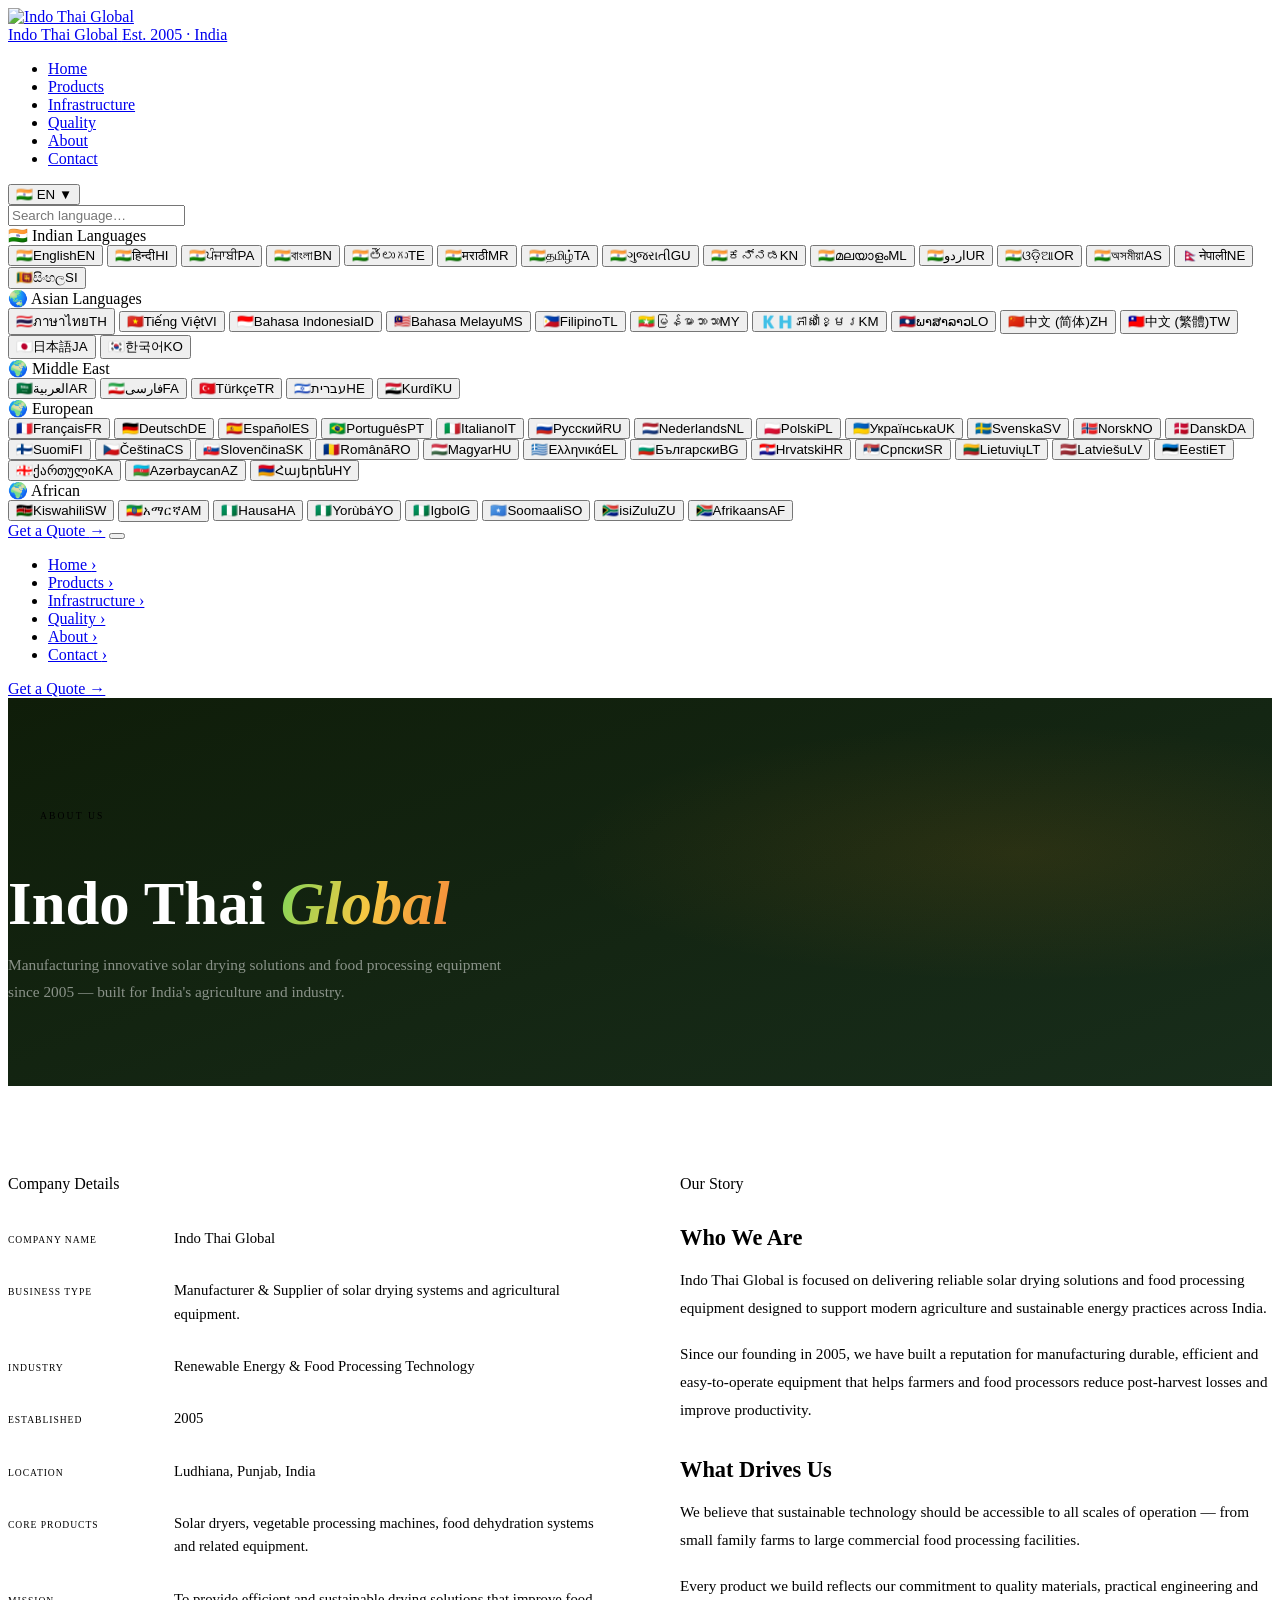
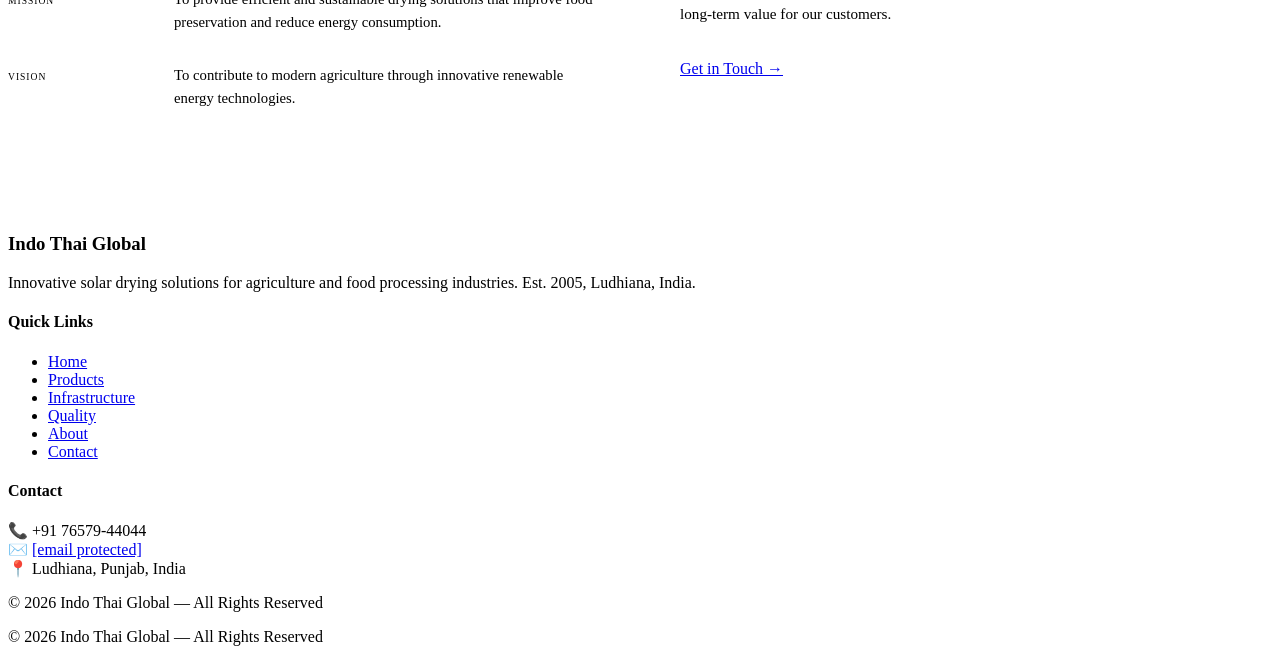
==== about.html @ aed5a340 "Add files via upload" ====
<!DOCTYPE html>
<html lang="en">
<head>
  <meta charset="UTF-8"/>
  <meta name="viewport" content="width=device-width, initial-scale=1.0"/>
  <title>About — Indo Thai Global</title>
  <link rel="icon" href="assets/logo.png" type="image/png"/>
  <link rel="stylesheet" href="css/global.css"/>
  <link rel="stylesheet" href="css/navbar.css"/>
  <style>
    /* ── Page hero ── */
    .page-hero {
      background: linear-gradient(160deg, #0f1d09 0%, #182d1b 100%);
      padding: clamp(5rem, 9vw, 7rem) 0 clamp(3rem, 5vw, 4rem);
      position: relative;
      overflow: hidden;
    }
    .page-hero::after {
      content: '';
      position: absolute;
      top: 0; left: 0; right: 0;
      bottom: 0;
      background: radial-gradient(ellipse 60% 55% at 80% 40%, rgba(200,122,16,0.12) 0%, transparent 60%);
      pointer-events: none;
    }
    .page-hero-inner { position: relative; z-index: 1; }
    .page-hero-label {
      font-family: var(--font-mono);
      font-size: 0.6rem;
      letter-spacing: 0.22em;
      text-transform: uppercase;
      color: var(--amber);
      margin-bottom: 0.8rem;
      display: flex; align-items: center; gap: 10px;
    }
    .page-hero-label::before {
      content: ''; display: block;
      width: 22px; height: 1px; background: var(--amber); opacity: 0.5;
    }
    .page-hero-title {
      font-family: var(--font-serif);
      font-size: clamp(2.4rem, 5vw, 3.8rem);
      font-weight: 600;
      color: #fff;
      line-height: 1.08;
      margin-bottom: 0.8rem;
    }
    .page-hero-title em {
      font-style: italic;
      background: linear-gradient(108deg, #7dd65a 0%, #f5c842 50%, #f5893a 100%);
      -webkit-background-clip: text; background-clip: text;
      -webkit-text-fill-color: transparent;
    }
    .page-hero-sub {
      font-size: 0.96rem;
      color: rgba(255,255,255,0.5);
      max-width: 520px;
      line-height: 1.75;
    }

    /* ── About body ── */
    .about-body { padding: clamp(4rem,7vw,6rem) 0; background: var(--off-white); }

    .about-grid {
      display: grid;
      grid-template-columns: 1fr 1fr;
      gap: 5rem;
      align-items: start;
    }

    .about-info-list { display: flex; flex-direction: column; gap: 0; }
    .about-info-row {
      display: flex; gap: 1rem;
      padding: 0.9rem 0;
      border-bottom: 1px solid var(--border);
      align-items: baseline;
    }
    .about-info-row:first-child { border-top: 1px solid var(--border); }
    .about-info-key {
      font-family: var(--font-mono);
      font-size: 0.6rem;
      letter-spacing: 0.1em;
      text-transform: uppercase;
      color: var(--amber);
      min-width: 150px;
      flex-shrink: 0;
    }
    .about-info-val {
      font-size: 0.92rem;
      color: var(--text-mid);
      line-height: 1.6;
    }

    .about-prose p {
      font-size: 0.95rem;
      line-height: 1.85;
      color: var(--text-mid);
      margin-bottom: 1.1rem;
    }
    .about-prose h3 {
      font-family: var(--font-serif);
      font-size: 1.4rem;
      font-weight: 600;
      color: var(--text-dark);
      margin: 2rem 0 0.6rem;
    }

    @media (max-width: 800px) {
      .about-grid { grid-template-columns: 1fr; gap: 3rem; }
    }
  </style>
</head>
<body>

<!-- NAVBAR -->
<nav class="nav" id="nav">
  <div class="nav-accent"></div>
  <div class="nav-progress" id="navProgress"></div>
  <div class="nav-inner">
    <a href="home.html" class="nav-brand">
      <img src="assets/logo.png" alt="Indo Thai Global" class="nav-logo"/>
      <div class="nav-brand-words">
        <span class="nav-brand-name">Indo Thai Global</span>
        <span class="nav-brand-tag">Est. 2005 &middot; India</span>
      </div>
    </a>
    <div class="nav-divider"></div>
    <ul class="nav-links">
      <li><a href="home.html"          class="nav-link">Home</a></li>
      <li><a href="products.html"       class="nav-link">Products</a></li>
      <li><a href="infrastructure.html" class="nav-link">Infrastructure</a></li>
      <li><a href="quality.html"        class="nav-link">Quality</a></li>
      <li><a href="about.html"          class="nav-link active">About</a></li>
      <li><a href="contact.html"        class="nav-link">Contact</a></li>
    </ul>
    
    <!-- Language Switcher -->
    <div class="nav-lang" id="navLang">
      <button class="nav-lang-btn" id="langBtn" aria-label="Select language">
        <span class="nav-lang-flag" id="langFlag">🇮🇳</span>
        <span id="langCurrent">EN</span>
        <span class="nav-lang-arrow">▼</span>
      </button>
      <div class="nav-lang-dropdown" id="langDropdown">
        <div class="lang-search-wrap">
          <input class="lang-search" id="langSearch" type="text" placeholder="Search language…" autocomplete="off"/>
        </div>
        <div class="lang-options-scroll" id="langOptionsScroll">
        <div class="lang-group">
          <div class="lang-group-label">🇮🇳 Indian Languages</div>
          <button class="lang-option active" data-lang="en" data-flag="🇮🇳"><span class="lang-option-flag">🇮🇳</span><span class="lang-option-name">English</span><span class="lang-option-code">EN</span></button>
          <button class="lang-option" data-lang="hi" data-flag="🇮🇳"><span class="lang-option-flag">🇮🇳</span><span class="lang-option-name">हिन्दी</span><span class="lang-option-code">HI</span></button>
          <button class="lang-option" data-lang="pa" data-flag="🇮🇳"><span class="lang-option-flag">🇮🇳</span><span class="lang-option-name">ਪੰਜਾਬੀ</span><span class="lang-option-code">PA</span></button>
          <button class="lang-option" data-lang="bn" data-flag="🇮🇳"><span class="lang-option-flag">🇮🇳</span><span class="lang-option-name">বাংলা</span><span class="lang-option-code">BN</span></button>
          <button class="lang-option" data-lang="te" data-flag="🇮🇳"><span class="lang-option-flag">🇮🇳</span><span class="lang-option-name">తెలుగు</span><span class="lang-option-code">TE</span></button>
          <button class="lang-option" data-lang="mr" data-flag="🇮🇳"><span class="lang-option-flag">🇮🇳</span><span class="lang-option-name">मराठी</span><span class="lang-option-code">MR</span></button>
          <button class="lang-option" data-lang="ta" data-flag="🇮🇳"><span class="lang-option-flag">🇮🇳</span><span class="lang-option-name">தமிழ்</span><span class="lang-option-code">TA</span></button>
          <button class="lang-option" data-lang="gu" data-flag="🇮🇳"><span class="lang-option-flag">🇮🇳</span><span class="lang-option-name">ગુજરાતી</span><span class="lang-option-code">GU</span></button>
          <button class="lang-option" data-lang="kn" data-flag="🇮🇳"><span class="lang-option-flag">🇮🇳</span><span class="lang-option-name">ಕನ್ನಡ</span><span class="lang-option-code">KN</span></button>
          <button class="lang-option" data-lang="ml" data-flag="🇮🇳"><span class="lang-option-flag">🇮🇳</span><span class="lang-option-name">മലയാളം</span><span class="lang-option-code">ML</span></button>
          <button class="lang-option" data-lang="ur" data-flag="🇮🇳"><span class="lang-option-flag">🇮🇳</span><span class="lang-option-name">اردو</span><span class="lang-option-code">UR</span></button>
          <button class="lang-option" data-lang="or" data-flag="🇮🇳"><span class="lang-option-flag">🇮🇳</span><span class="lang-option-name">ଓଡ଼ିଆ</span><span class="lang-option-code">OR</span></button>
          <button class="lang-option" data-lang="as" data-flag="🇮🇳"><span class="lang-option-flag">🇮🇳</span><span class="lang-option-name">অসমীয়া</span><span class="lang-option-code">AS</span></button>
          <button class="lang-option" data-lang="ne" data-flag="🇳🇵"><span class="lang-option-flag">🇳🇵</span><span class="lang-option-name">नेपाली</span><span class="lang-option-code">NE</span></button>
          <button class="lang-option" data-lang="si" data-flag="🇱🇰"><span class="lang-option-flag">🇱🇰</span><span class="lang-option-name">සිංහල</span><span class="lang-option-code">SI</span></button>
        </div>
        <div class="lang-group">
          <div class="lang-group-label">🌏 Asian Languages</div>
          <button class="lang-option" data-lang="th" data-flag="🇹🇭"><span class="lang-option-flag">🇹🇭</span><span class="lang-option-name">ภาษาไทย</span><span class="lang-option-code">TH</span></button>
          <button class="lang-option" data-lang="vi" data-flag="🇻🇳"><span class="lang-option-flag">🇻🇳</span><span class="lang-option-name">Tiếng Việt</span><span class="lang-option-code">VI</span></button>
          <button class="lang-option" data-lang="id" data-flag="🇮🇩"><span class="lang-option-flag">🇮🇩</span><span class="lang-option-name">Bahasa Indonesia</span><span class="lang-option-code">ID</span></button>
          <button class="lang-option" data-lang="ms" data-flag="🇲🇾"><span class="lang-option-flag">🇲🇾</span><span class="lang-option-name">Bahasa Melayu</span><span class="lang-option-code">MS</span></button>
          <button class="lang-option" data-lang="tl" data-flag="🇵🇭"><span class="lang-option-flag">🇵🇭</span><span class="lang-option-name">Filipino</span><span class="lang-option-code">TL</span></button>
          <button class="lang-option" data-lang="my" data-flag="🇲🇲"><span class="lang-option-flag">🇲🇲</span><span class="lang-option-name">မြန်မာဘာသာ</span><span class="lang-option-code">MY</span></button>
          <button class="lang-option" data-lang="km" data-flag="🇰🇭"><span class="lang-option-flag">🇰🇭</span><span class="lang-option-name">ភាសាខ្មែរ</span><span class="lang-option-code">KM</span></button>
          <button class="lang-option" data-lang="lo" data-flag="🇱🇦"><span class="lang-option-flag">🇱🇦</span><span class="lang-option-name">ພາສາລາວ</span><span class="lang-option-code">LO</span></button>
          <button class="lang-option" data-lang="zh-CN" data-flag="🇨🇳"><span class="lang-option-flag">🇨🇳</span><span class="lang-option-name">中文 (简体)</span><span class="lang-option-code">ZH</span></button>
          <button class="lang-option" data-lang="zh-TW" data-flag="🇹🇼"><span class="lang-option-flag">🇹🇼</span><span class="lang-option-name">中文 (繁體)</span><span class="lang-option-code">TW</span></button>
          <button class="lang-option" data-lang="ja" data-flag="🇯🇵"><span class="lang-option-flag">🇯🇵</span><span class="lang-option-name">日本語</span><span class="lang-option-code">JA</span></button>
          <button class="lang-option" data-lang="ko" data-flag="🇰🇷"><span class="lang-option-flag">🇰🇷</span><span class="lang-option-name">한국어</span><span class="lang-option-code">KO</span></button>
        </div>
        <div class="lang-group">
          <div class="lang-group-label">🌍 Middle East</div>
          <button class="lang-option" data-lang="ar" data-flag="🇸🇦"><span class="lang-option-flag">🇸🇦</span><span class="lang-option-name">العربية</span><span class="lang-option-code">AR</span></button>
          <button class="lang-option" data-lang="fa" data-flag="🇮🇷"><span class="lang-option-flag">🇮🇷</span><span class="lang-option-name">فارسی</span><span class="lang-option-code">FA</span></button>
          <button class="lang-option" data-lang="tr" data-flag="🇹🇷"><span class="lang-option-flag">🇹🇷</span><span class="lang-option-name">Türkçe</span><span class="lang-option-code">TR</span></button>
          <button class="lang-option" data-lang="he" data-flag="🇮🇱"><span class="lang-option-flag">🇮🇱</span><span class="lang-option-name">עברית</span><span class="lang-option-code">HE</span></button>
          <button class="lang-option" data-lang="ku" data-flag="🇮🇶"><span class="lang-option-flag">🇮🇶</span><span class="lang-option-name">Kurdî</span><span class="lang-option-code">KU</span></button>
        </div>
        <div class="lang-group">
          <div class="lang-group-label">🌍 European</div>
          <button class="lang-option" data-lang="fr" data-flag="🇫🇷"><span class="lang-option-flag">🇫🇷</span><span class="lang-option-name">Français</span><span class="lang-option-code">FR</span></button>
          <button class="lang-option" data-lang="de" data-flag="🇩🇪"><span class="lang-option-flag">🇩🇪</span><span class="lang-option-name">Deutsch</span><span class="lang-option-code">DE</span></button>
          <button class="lang-option" data-lang="es" data-flag="🇪🇸"><span class="lang-option-flag">🇪🇸</span><span class="lang-option-name">Español</span><span class="lang-option-code">ES</span></button>
          <button class="lang-option" data-lang="pt" data-flag="🇧🇷"><span class="lang-option-flag">🇧🇷</span><span class="lang-option-name">Português</span><span class="lang-option-code">PT</span></button>
          <button class="lang-option" data-lang="it" data-flag="🇮🇹"><span class="lang-option-flag">🇮🇹</span><span class="lang-option-name">Italiano</span><span class="lang-option-code">IT</span></button>
          <button class="lang-option" data-lang="ru" data-flag="🇷🇺"><span class="lang-option-flag">🇷🇺</span><span class="lang-option-name">Русский</span><span class="lang-option-code">RU</span></button>
          <button class="lang-option" data-lang="nl" data-flag="🇳🇱"><span class="lang-option-flag">🇳🇱</span><span class="lang-option-name">Nederlands</span><span class="lang-option-code">NL</span></button>
          <button class="lang-option" data-lang="pl" data-flag="🇵🇱"><span class="lang-option-flag">🇵🇱</span><span class="lang-option-name">Polski</span><span class="lang-option-code">PL</span></button>
          <button class="lang-option" data-lang="uk" data-flag="🇺🇦"><span class="lang-option-flag">🇺🇦</span><span class="lang-option-name">Українська</span><span class="lang-option-code">UK</span></button>
          <button class="lang-option" data-lang="sv" data-flag="🇸🇪"><span class="lang-option-flag">🇸🇪</span><span class="lang-option-name">Svenska</span><span class="lang-option-code">SV</span></button>
          <button class="lang-option" data-lang="no" data-flag="🇳🇴"><span class="lang-option-flag">🇳🇴</span><span class="lang-option-name">Norsk</span><span class="lang-option-code">NO</span></button>
          <button class="lang-option" data-lang="da" data-flag="🇩🇰"><span class="lang-option-flag">🇩🇰</span><span class="lang-option-name">Dansk</span><span class="lang-option-code">DA</span></button>
          <button class="lang-option" data-lang="fi" data-flag="🇫🇮"><span class="lang-option-flag">🇫🇮</span><span class="lang-option-name">Suomi</span><span class="lang-option-code">FI</span></button>
          <button class="lang-option" data-lang="cs" data-flag="🇨🇿"><span class="lang-option-flag">🇨🇿</span><span class="lang-option-name">Čeština</span><span class="lang-option-code">CS</span></button>
          <button class="lang-option" data-lang="sk" data-flag="🇸🇰"><span class="lang-option-flag">🇸🇰</span><span class="lang-option-name">Slovenčina</span><span class="lang-option-code">SK</span></button>
          <button class="lang-option" data-lang="ro" data-flag="🇷🇴"><span class="lang-option-flag">🇷🇴</span><span class="lang-option-name">Română</span><span class="lang-option-code">RO</span></button>
          <button class="lang-option" data-lang="hu" data-flag="🇭🇺"><span class="lang-option-flag">🇭🇺</span><span class="lang-option-name">Magyar</span><span class="lang-option-code">HU</span></button>
          <button class="lang-option" data-lang="el" data-flag="🇬🇷"><span class="lang-option-flag">🇬🇷</span><span class="lang-option-name">Ελληνικά</span><span class="lang-option-code">EL</span></button>
          <button class="lang-option" data-lang="bg" data-flag="🇧🇬"><span class="lang-option-flag">🇧🇬</span><span class="lang-option-name">Български</span><span class="lang-option-code">BG</span></button>
          <button class="lang-option" data-lang="hr" data-flag="🇭🇷"><span class="lang-option-flag">🇭🇷</span><span class="lang-option-name">Hrvatski</span><span class="lang-option-code">HR</span></button>
          <button class="lang-option" data-lang="sr" data-flag="🇷🇸"><span class="lang-option-flag">🇷🇸</span><span class="lang-option-name">Српски</span><span class="lang-option-code">SR</span></button>
          <button class="lang-option" data-lang="lt" data-flag="🇱🇹"><span class="lang-option-flag">🇱🇹</span><span class="lang-option-name">Lietuvių</span><span class="lang-option-code">LT</span></button>
          <button class="lang-option" data-lang="lv" data-flag="🇱🇻"><span class="lang-option-flag">🇱🇻</span><span class="lang-option-name">Latviešu</span><span class="lang-option-code">LV</span></button>
          <button class="lang-option" data-lang="et" data-flag="🇪🇪"><span class="lang-option-flag">🇪🇪</span><span class="lang-option-name">Eesti</span><span class="lang-option-code">ET</span></button>
          <button class="lang-option" data-lang="ka" data-flag="🇬🇪"><span class="lang-option-flag">🇬🇪</span><span class="lang-option-name">ქართული</span><span class="lang-option-code">KA</span></button>
          <button class="lang-option" data-lang="az" data-flag="🇦🇿"><span class="lang-option-flag">🇦🇿</span><span class="lang-option-name">Azərbaycan</span><span class="lang-option-code">AZ</span></button>
          <button class="lang-option" data-lang="hy" data-flag="🇦🇲"><span class="lang-option-flag">🇦🇲</span><span class="lang-option-name">Հայերեն</span><span class="lang-option-code">HY</span></button>
        </div>
        <div class="lang-group">
          <div class="lang-group-label">🌍 African</div>
          <button class="lang-option" data-lang="sw" data-flag="🇰🇪"><span class="lang-option-flag">🇰🇪</span><span class="lang-option-name">Kiswahili</span><span class="lang-option-code">SW</span></button>
          <button class="lang-option" data-lang="am" data-flag="🇪🇹"><span class="lang-option-flag">🇪🇹</span><span class="lang-option-name">አማርኛ</span><span class="lang-option-code">AM</span></button>
          <button class="lang-option" data-lang="ha" data-flag="🇳🇬"><span class="lang-option-flag">🇳🇬</span><span class="lang-option-name">Hausa</span><span class="lang-option-code">HA</span></button>
          <button class="lang-option" data-lang="yo" data-flag="🇳🇬"><span class="lang-option-flag">🇳🇬</span><span class="lang-option-name">Yorùbá</span><span class="lang-option-code">YO</span></button>
          <button class="lang-option" data-lang="ig" data-flag="🇳🇬"><span class="lang-option-flag">🇳🇬</span><span class="lang-option-name">Igbo</span><span class="lang-option-code">IG</span></button>
          <button class="lang-option" data-lang="so" data-flag="🇸🇴"><span class="lang-option-flag">🇸🇴</span><span class="lang-option-name">Soomaali</span><span class="lang-option-code">SO</span></button>
          <button class="lang-option" data-lang="zu" data-flag="🇿🇦"><span class="lang-option-flag">🇿🇦</span><span class="lang-option-name">isiZulu</span><span class="lang-option-code">ZU</span></button>
          <button class="lang-option" data-lang="af" data-flag="🇿🇦"><span class="lang-option-flag">🇿🇦</span><span class="lang-option-name">Afrikaans</span><span class="lang-option-code">AF</span></button>
        </div>
        </div>
      </div>
    </div>
    <a href="quote.html" class="nav-cta">Get a Quote <span class="cta-arrow">→</span></a>
    <button class="nav-burger" id="burger" aria-label="Toggle navigation" aria-expanded="false">
      <span class="burger-line"></span><span class="burger-line"></span><span class="burger-line"></span>
    </button>
  </div>
</nav>
<div class="nav-drawer" id="drawer">
  <ul class="drawer-links">
    <li><a href="home.html"          class="drawer-link">Home          <span class="drawer-arrow">›</span></a></li>
    <li><a href="products.html"       class="drawer-link">Products      <span class="drawer-arrow">›</span></a></li>
    <li><a href="infrastructure.html" class="drawer-link">Infrastructure <span class="drawer-arrow">›</span></a></li>
    <li><a href="quality.html"        class="drawer-link">Quality       <span class="drawer-arrow">›</span></a></li>
    <li><a href="about.html"          class="drawer-link">About         <span class="drawer-arrow">›</span></a></li>
    <li><a href="contact.html"        class="drawer-link">Contact       <span class="drawer-arrow">›</span></a></li>
  </ul>
  <div class="drawer-cta-wrap"><a href="quote.html" class="drawer-cta">Get a Quote →</a></div>
</div>

<main class="page-body">

  <!-- Page Hero -->
  <section class="page-hero">
    <div class="container page-hero-inner">
      <div class="page-hero-label">About Us</div>
      <h1 class="page-hero-title">Indo Thai <em>Global</em></h1>
      <p class="page-hero-sub">
        Manufacturing innovative solar drying solutions and food processing
        equipment since 2005 — built for India's agriculture and industry.
      </p>
    </div>
  </section>

  <!-- About Body -->
  <section class="about-body">
    <div class="container">
      <div class="about-grid">

        <!-- Company info table -->
        <div>
          <div class="section-label">Company Details</div>
          <div class="about-info-list" style="margin-top:1.2rem">
            <div class="about-info-row">
              <span class="about-info-key">Company Name</span>
              <span class="about-info-val">Indo Thai Global</span>
            </div>
            <div class="about-info-row">
              <span class="about-info-key">Business Type</span>
              <span class="about-info-val">Manufacturer &amp; Supplier of solar drying systems and agricultural equipment.</span>
            </div>
            <div class="about-info-row">
              <span class="about-info-key">Industry</span>
              <span class="about-info-val">Renewable Energy &amp; Food Processing Technology</span>
            </div>
            <div class="about-info-row">
              <span class="about-info-key">Established</span>
              <span class="about-info-val">2005</span>
            </div>
            <div class="about-info-row">
              <span class="about-info-key">Location</span>
              <span class="about-info-val">Ludhiana, Punjab, India</span>
            </div>
            <div class="about-info-row">
              <span class="about-info-key">Core Products</span>
              <span class="about-info-val">Solar dryers, vegetable processing machines, food dehydration systems and related equipment.</span>
            </div>
            <div class="about-info-row">
              <span class="about-info-key">Mission</span>
              <span class="about-info-val">To provide efficient and sustainable drying solutions that improve food preservation and reduce energy consumption.</span>
            </div>
            <div class="about-info-row">
              <span class="about-info-key">Vision</span>
              <span class="about-info-val">To contribute to modern agriculture through innovative renewable energy technologies.</span>
            </div>
          </div>
        </div>

        <!-- Prose -->
        <div class="about-prose">
          <div class="section-label">Our Story</div>
          <h3>Who We Are</h3>
          <p>
            Indo Thai Global is focused on delivering reliable solar drying
            solutions and food processing equipment designed to support
            modern agriculture and sustainable energy practices across India.
          </p>
          <p>
            Since our founding in 2005, we have built a reputation for
            manufacturing durable, efficient and easy-to-operate equipment
            that helps farmers and food processors reduce post-harvest losses
            and improve productivity.
          </p>
          <h3>What Drives Us</h3>
          <p>
            We believe that sustainable technology should be accessible to
            all scales of operation — from small family farms to large
            commercial food processing facilities.
          </p>
          <p>
            Every product we build reflects our commitment to quality
            materials, practical engineering and long-term value for
            our customers.
          </p>
          <div style="margin-top:2rem">
            <a href="contact.html" class="btn btn-dark">Get in Touch →</a>
          </div>
        </div>

      </div>
    </div>
  </section>

</main>

<footer class="site-footer">
  <div class="container footer-grid">
    <div class="footer-col">
      <h3 class="footer-brand">Indo Thai Global</h3>
      <p class="footer-text">Innovative solar drying solutions for agriculture and food processing industries. Est. 2005, Ludhiana, India.</p>
    </div>
    <div class="footer-col">
      <h4 class="footer-title">Quick Links</h4>
      <ul class="footer-links">
        <li><a href="home.html">Home</a></li>
        <li><a href="products.html">Products</a></li>
        <li><a href="infrastructure.html">Infrastructure</a></li>
        <li><a href="quality.html">Quality</a></li>
        <li><a href="about.html">About</a></li>
        <li><a href="contact.html">Contact</a></li>
      </ul>
    </div>
    <div class="footer-col">
      <h4 class="footer-title">Contact</h4>
      <div class="footer-contact-item">📞 +91 76579-44044</div>
      <div class="footer-contact-item">✉️ <a href="/cdn-cgi/l/email-protection" class="__cf_email__" data-cfemail="e78e898188a78e898388938f868e808b8885868bc984888a">[email&#160;protected]</a></div>
      <div class="footer-contact-item">📍 Ludhiana, Punjab, India</div>
    </div>
  </div>
  </div>
    <p>&copy; 2026 Indo Thai Global &mdash; All Rights Reserved</p>
  </div>
  <div class="footer-bottom">
    <p>&copy; 2026 Indo Thai Global &mdash; All Rights Reserved</p>
  </div>
</footer>

<!-- Google Translate (hidden) -->
<div id="google_translate_element" style="display:none"></div>
<script>
function googleTranslateElementInit(){
  new google.translate.TranslateElement({pageLanguage:'en',autoDisplay:false},'google_translate_element');
}
</script>
<script src="//translate.google.com/translate_a/element.js?cb=googleTranslateElementInit"></script>

<script src="js/navbar.js"></script>

</body>
</html>
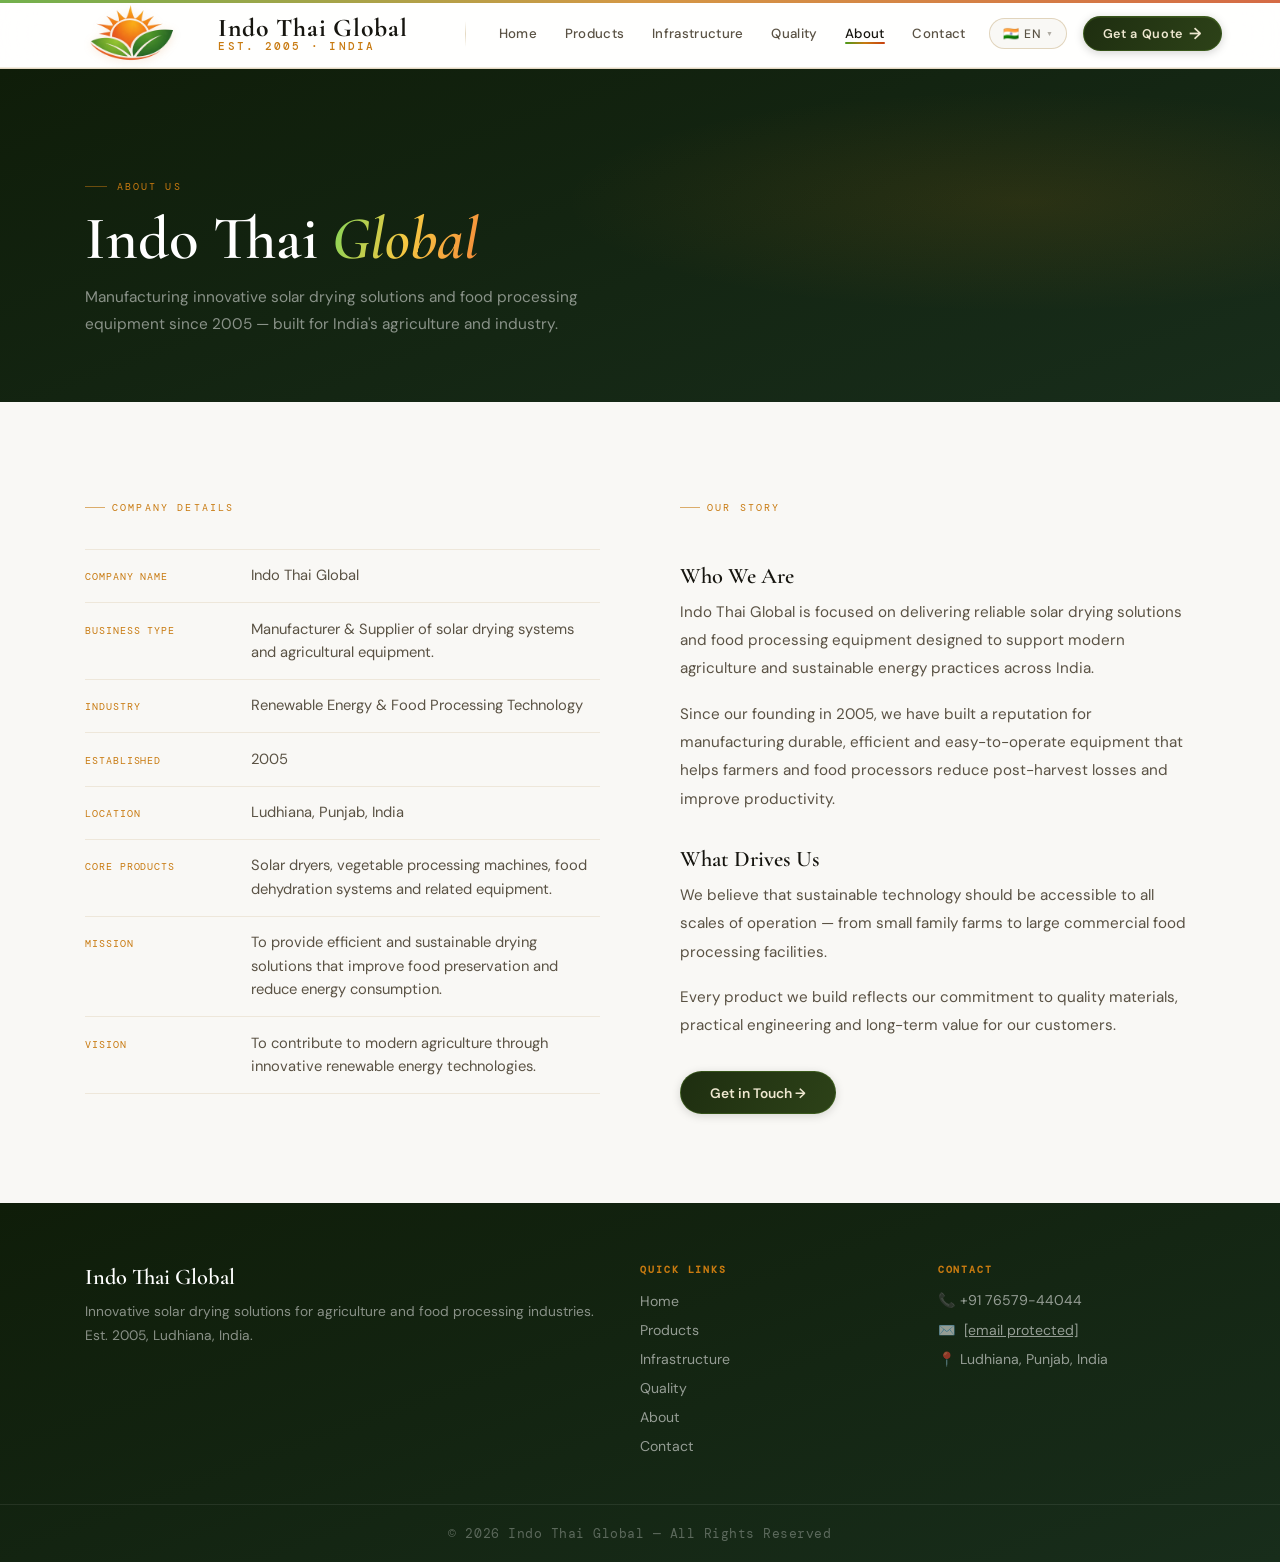
==== commit 192db92b: "Add files via upload" ====
--- a/about.html
+++ b/about.html
@@ -368,9 +368,6 @@
       <div class="footer-contact-item">📍 Ludhiana, Punjab, India</div>
     </div>
   </div>
-  </div>
-    <p>&copy; 2026 Indo Thai Global &mdash; All Rights Reserved</p>
-  </div>
   <div class="footer-bottom">
     <p>&copy; 2026 Indo Thai Global &mdash; All Rights Reserved</p>
   </div>
--- a/css/global.css
+++ b/css/global.css
@@ -0,0 +1,274 @@
+/* ══════════════════════════════════════════════════════════════
+   global.css  —  Indo Thai Global
+   Base reset, variables, typography & shared utilities
+══════════════════════════════════════════════════════════════ */
+
+@import url('https://fonts.googleapis.com/css2?family=Cormorant+Garamond:ital,wght@0,300;0,400;0,600;0,700;1,300;1,400&family=DM+Sans:opsz,wght@9..40,300;9..40,400;9..40,500;9..40,600&family=DM+Mono:wght@400;500&display=swap');
+
+/* ── Reset ── */
+*, *::before, *::after {
+  box-sizing: border-box;
+  margin: 0;
+  padding: 0;
+}
+
+/* ── Root tokens ── */
+:root {
+  --nav-h: 68px;
+
+  --white:         #ffffff;
+  --off-white:     #f9f8f5;
+  --cream:         #f3f0e8;
+  --border:        rgba(160, 120, 40, 0.13);
+  --border-strong: rgba(160, 120, 40, 0.28);
+  --text-dark:     #16150f;
+  --text-mid:      #5a5244;
+  --text-light:    #8c8070;
+
+  --green:    #4a9a1a;
+  --amber:    #c87a10;
+  --orange:   #c84010;
+  --green-bg: rgba(74,  154,  26, 0.07);
+  --amber-bg: rgba(200, 122,  16, 0.07);
+
+  --font-serif: 'Cormorant Garamond', Georgia, serif;
+  --font-sans:  'DM Sans', sans-serif;
+  --font-mono:  'DM Mono', monospace;
+
+  --ease: cubic-bezier(0.22, 1, 0.36, 1);
+
+  --r-sm: 6px;
+  --r-md: 12px;
+  --r-lg: 20px;
+  --r-full: 100px;
+}
+
+html {
+  scroll-behavior: smooth;
+  font-size: 16px;
+}
+
+body {
+  font-family: var(--font-sans);
+  background: var(--off-white);
+  color: var(--text-dark);
+  -webkit-font-smoothing: antialiased;
+  -moz-osx-font-smoothing: grayscale;
+  min-height: 100vh;
+}
+
+img, video, svg { display: block; max-width: 100%; }
+a { color: inherit; }
+button { font: inherit; cursor: pointer; }
+
+.page-body { padding-top: var(--nav-h); }
+
+.container {
+  max-width: 1200px;
+  margin: 0 auto;
+  padding: 0 clamp(1.2rem, 4vw, 2.8rem);
+}
+
+.section {
+  padding: clamp(4rem, 8vw, 7rem) 0;
+}
+
+.section-label {
+  display: inline-flex;
+  align-items: center;
+  gap: 7px;
+  font-family: var(--font-mono);
+  font-size: 0.62rem;
+  letter-spacing: 0.22em;
+  text-transform: uppercase;
+  color: var(--amber);
+  margin-bottom: 1rem;
+}
+.section-label::before {
+  content: '';
+  display: block;
+  width: 20px; height: 1px;
+  background: var(--amber);
+  opacity: 0.6;
+}
+
+.h-display {
+  font-family: var(--font-serif);
+  font-weight: 600;
+  line-height: 1.06;
+  letter-spacing: 0.01em;
+  color: var(--text-dark);
+}
+.h-display em {
+  font-style: italic;
+  background: linear-gradient(108deg, var(--green) 0%, var(--amber) 48%, var(--orange) 100%);
+  -webkit-background-clip: text;
+  background-clip: text;
+  -webkit-text-fill-color: transparent;
+}
+
+/* ── Buttons ── */
+.btn {
+  display: inline-flex;
+  align-items: center;
+  gap: 7px;
+  border-radius: var(--r-full);
+  font-family: var(--font-sans);
+  font-size: 0.86rem;
+  font-weight: 600;
+  text-decoration: none;
+  transition: transform 0.22s ease, box-shadow 0.22s ease;
+}
+.btn:active { transform: translateY(1px) !important; }
+
+.btn-dark {
+  padding: 0.7rem 1.8rem;
+  background: linear-gradient(120deg, #1e2e10 0%, #2d4218 100%);
+  color: #eee8d0;
+  border: 1px solid rgba(120, 190, 50, 0.22);
+  box-shadow: 0 2px 10px rgba(0,0,0,0.15);
+  position: relative;
+  overflow: hidden;
+}
+.btn-dark::before {
+  content: '';
+  position: absolute; inset: 0;
+  background: linear-gradient(90deg, transparent, rgba(255,255,255,0.09), transparent);
+  transform: translateX(-100%) skewX(-18deg);
+  transition: transform 0.45s ease;
+}
+.btn-dark:hover::before { transform: translateX(200%) skewX(-18deg); }
+.btn-dark:hover {
+  transform: translateY(-2px);
+  box-shadow: 0 8px 26px rgba(0,0,0,0.20), 0 0 20px rgba(90,160,30,0.14);
+}
+
+.btn-ghost {
+  padding: 0.68rem 1.5rem;
+  border: 1px solid var(--border-strong);
+  color: var(--text-mid);
+  transition: border-color 0.2s, color 0.2s, background 0.2s, transform 0.22s;
+}
+.btn-ghost:hover {
+  border-color: var(--amber);
+  color: var(--text-dark);
+  background: var(--amber-bg);
+}
+
+/* white ghost for dark backgrounds */
+.btn-ghost-white {
+  padding: 0.68rem 1.5rem;
+  border: 1px solid rgba(255,255,255,0.35);
+  color: rgba(255,255,255,0.85);
+  transition: border-color 0.2s, color 0.2s, background 0.2s, transform 0.22s;
+}
+.btn-ghost-white:hover {
+  border-color: rgba(255,255,255,0.7);
+  color: #fff;
+  background: rgba(255,255,255,0.08);
+  transform: translateY(-2px);
+}
+
+.grad-rule {
+  width: 48px; height: 2px;
+  background: linear-gradient(90deg, var(--green), var(--amber));
+  border-radius: 2px;
+  margin: 1.6rem 0;
+}
+
+/* ── Animations ── */
+@keyframes fadeUp {
+  from { opacity: 0; transform: translateY(18px); }
+  to   { opacity: 1; transform: translateY(0); }
+}
+@keyframes fadeIn {
+  from { opacity: 0; }
+  to   { opacity: 1; }
+}
+
+.anim-fade-up {
+  opacity: 0;
+  transform: translateY(18px);
+  animation: fadeUp 0.7s var(--ease) forwards;
+}
+
+/* ── Footer ── */
+.site-footer {
+  background: linear-gradient(160deg, #0f1d09 0%, #182d1b 100%);
+  color: rgba(255,255,255,0.75);
+  padding: 60px 0 20px;
+  margin-top: 0;
+}
+
+.footer-grid {
+  display: grid;
+  grid-template-columns: 2fr 1fr 1fr;
+  gap: 40px;
+}
+
+.footer-brand {
+  font-family: var(--font-serif);
+  font-size: 1.4rem;
+  font-weight: 600;
+  color: #fff;
+  margin-bottom: 10px;
+}
+
+.footer-text {
+  font-size: 0.86rem;
+  line-height: 1.7;
+  color: rgba(255,255,255,0.5);
+}
+
+.footer-title {
+  font-family: var(--font-mono);
+  font-size: 0.6rem;
+  letter-spacing: 0.2em;
+  text-transform: uppercase;
+  color: var(--amber);
+  margin-bottom: 14px;
+}
+
+.footer-links {
+  list-style: none;
+  padding: 0;
+}
+.footer-links li { margin-bottom: 8px; }
+.footer-links a {
+  color: rgba(255,255,255,0.55);
+  text-decoration: none;
+  font-size: 0.88rem;
+  transition: color 0.2s;
+}
+.footer-links a:hover { color: rgba(255,255,255,0.9); }
+
+.footer-contact-item {
+  display: flex;
+  align-items: flex-start;
+  gap: 8px;
+  margin-bottom: 8px;
+  font-size: 0.88rem;
+  color: rgba(255,255,255,0.55);
+  line-height: 1.5;
+}
+
+.footer-bottom {
+  margin-top: 40px;
+  border-top: 1px solid rgba(255,255,255,0.08);
+  padding-top: 20px;
+  text-align: center;
+  font-size: 0.8rem;
+  color: rgba(255,255,255,0.3);
+  font-family: var(--font-mono);
+  letter-spacing: 0.04em;
+}
+
+@media (max-width: 700px) {
+  .footer-grid { grid-template-columns: 1fr; gap: 28px; }
+}
+
+/* ── Scrollbar ── */
+::-webkit-scrollbar { width: 6px; }
+::-webkit-scrollbar-track { background: var(--off-white); }
+::-webkit-scrollbar-thumb { background: rgba(160,120,40,0.25); border-radius: 3px; }
+::-webkit-scrollbar-thumb:hover { background: rgba(160,120,40,0.45); }
--- a/css/navbar.css
+++ b/css/navbar.css
@@ -0,0 +1,538 @@
+/* ══════════════════════════════════════════════════════════════
+   navbar.css  —  Indo Thai Global
+   Minimalist white-tone navbar for solar/hybrid drying systems
+══════════════════════════════════════════════════════════════ */
+
+/* ── Variables ── */
+:root {
+  --nav-h:         68px;
+  --white:         #ffffff;
+  --off-white:     #f9f8f5;
+  --border:        rgba(160, 120, 40, 0.13);
+  --border-strong: rgba(160, 120, 40, 0.28);
+  --text-dark:     #16150f;
+  --text-mid:      #5a5244;
+  --text-light:    #8c8070;
+  --green:         #4a9a1a;
+  --amber:         #c87a10;
+  --orange:        #c84010;
+  --ease:          cubic-bezier(0.22, 1, 0.36, 1);
+  --font-serif:    'Cormorant Garamond', Georgia, serif;
+  --font-sans:     'DM Sans', sans-serif;
+  --font-mono:     'DM Mono', monospace;
+}
+
+/* ── Navbar shell ── */
+.nav {
+  position: fixed;
+  inset: 0 0 auto 0;
+  z-index: 900;
+  height: var(--nav-h);
+  background: rgba(255, 255, 255, 0.88);
+  backdrop-filter: blur(20px) saturate(1.5);
+  -webkit-backdrop-filter: blur(20px) saturate(1.5);
+  border-bottom: 1px solid var(--border);
+  animation: navEnter 0.75s var(--ease) 0.05s both;
+  transition: box-shadow 0.35s ease, background 0.35s ease, border-color 0.35s ease;
+}
+
+.nav.is-scrolled {
+  background: rgba(255, 255, 255, 0.97);
+  border-color: var(--border-strong);
+  box-shadow:
+    0 1px 0 rgba(160, 120, 40, 0.09),
+    0 4px 28px rgba(20, 16, 4, 0.07),
+    0 14px 44px rgba(20, 16, 4, 0.04);
+}
+
+/* tricolor top accent */
+.nav-accent {
+  position: absolute;
+  top: 0; left: 0; right: 0;
+  height: 2.5px;
+  background: linear-gradient(90deg,
+    var(--green) 0%,
+    var(--amber) 50%,
+    var(--orange) 100%);
+  opacity: 0.78;
+  pointer-events: none;
+}
+
+/* scroll progress bar */
+.nav-progress {
+  position: absolute;
+  bottom: -1px; left: 0;
+  height: 2px; width: 0%;
+  background: linear-gradient(90deg, var(--green), var(--amber), var(--orange));
+  pointer-events: none;
+  opacity: 0;
+  transition: opacity 0.4s ease, width 0.08s linear;
+}
+.nav.is-scrolled .nav-progress { opacity: 1; }
+
+/* inner layout */
+.nav-inner {
+  max-width: 1240px;
+  margin: 0 auto;
+  height: 100%;
+  display: flex;
+  align-items: center;
+  padding: 0 clamp(1rem, 3.5vw, 2.4rem);
+}
+
+/* ── Brand ── */
+.nav-brand {
+  display: flex;
+  align-items: center;
+  gap: 10px;
+  text-decoration: none;
+  flex-shrink: 0;
+  margin-right: auto;
+  padding: 5px 0;
+}
+
+.nav-logo {
+  width: 150px;
+  height: 150px;
+  object-fit: contain;
+  flex-shrink: 0;
+  /* strip black PNG background on white page */
+  mix-blend-mode: multiply;
+  filter: drop-shadow(0 2px 5px rgba(200, 100, 10, 0.15));
+  transition: transform 0.38s var(--ease), filter 0.3s ease;
+}
+.nav-brand:hover .nav-logo {
+  transform: scale(1.08) rotate(-3deg);
+  filter: drop-shadow(0 4px 14px rgba(200, 100, 10, 0.30));
+}
+
+.nav-brand-words {
+  display: flex;
+  flex-direction: column;
+  gap: 1px;
+  line-height: 1;
+}
+
+.nav-brand-name {
+  font-family: var(--font-serif);
+  font-weight: 700;
+  font-size: 1.6rem;
+  letter-spacing: 0.03em;
+  color: var(--text-dark);
+  white-space: nowrap;
+  transition: background 0.3s ease, -webkit-text-fill-color 0.3s ease;
+}
+.nav-brand:hover .nav-brand-name {
+  background: linear-gradient(105deg,
+    var(--green) 0%,
+    var(--amber) 52%,
+    var(--orange) 100%);
+  -webkit-background-clip: text;
+  background-clip: text;
+  -webkit-text-fill-color: transparent;
+}
+
+.nav-brand-tag {
+  font-family: var(--font-mono);
+  font-size: 0.7rem;
+  font-weight: 500;
+  letter-spacing: 0.2em;
+  text-transform: uppercase;
+  color: var(--amber);
+  white-space: nowrap;
+}
+
+/* ── Divider ── */
+.nav-divider {
+  width: 1px;
+  height: 26px;
+  background: linear-gradient(180deg, transparent, var(--border-strong), transparent);
+  margin: 0 clamp(0.5rem, 1.6vw, 1.4rem);
+  flex-shrink: 0;
+}
+
+/* ── Desktop Links ── */
+.nav-links {
+  display: flex;
+  align-items: center;
+  list-style: none;
+  gap: 2px;
+  flex-shrink: 0;
+}
+
+.nav-link {
+  position: relative;
+  display: inline-flex;
+  align-items: center;
+  font-family: var(--font-sans);
+  font-size: 0.83rem;
+  font-weight: 500;
+  letter-spacing: 0.025em;
+  color: var(--text-mid);
+  text-decoration: none;
+  padding: 0.42rem 0.8rem;
+  border-radius: 7px;
+  white-space: nowrap;
+  transition: color 0.2s ease, background 0.2s ease;
+
+  /* staggered entrance */
+  opacity: 0;
+  transform: translateY(-8px);
+  animation: linkDrop 0.5s var(--ease) forwards;
+}
+.nav-link:nth-child(1) { animation-delay: 0.28s; }
+.nav-link:nth-child(2) { animation-delay: 0.34s; }
+.nav-link:nth-child(3) { animation-delay: 0.40s; }
+.nav-link:nth-child(4) { animation-delay: 0.46s; }
+.nav-link:nth-child(5) { animation-delay: 0.52s; }
+.nav-link:nth-child(6) { animation-delay: 0.58s; }
+
+/* gradient underline */
+.nav-link::after {
+  content: '';
+  position: absolute;
+  bottom: 5px;
+  left: 0.8rem; right: 0.8rem;
+  height: 1.8px;
+  border-radius: 2px;
+  background: linear-gradient(90deg, var(--green), var(--amber), var(--orange));
+  transform: scaleX(0);
+  transform-origin: left center;
+  transition: transform 0.26s var(--ease);
+}
+.nav-link:hover {
+  color: var(--text-dark);
+  background: rgba(160, 120, 40, 0.06);
+}
+.nav-link:hover::after,
+.nav-link.active::after { transform: scaleX(1); }
+.nav-link.active { color: var(--text-dark); }
+
+/* ── CTA Button ── */
+.nav-cta {
+  display: inline-flex;
+  align-items: center;
+  gap: 6px;
+  margin-left: clamp(0.5rem, 1.2vw, 1rem);
+  padding: 0.48rem 1.2rem;
+  border-radius: 100px;
+  font-family: var(--font-sans);
+  font-size: 0.79rem;
+  font-weight: 600;
+  letter-spacing: 0.05em;
+  text-decoration: none;
+  white-space: nowrap;
+  flex-shrink: 0;
+  color: #eee8d0;
+  background: linear-gradient(120deg, #1e2e10 0%, #2d4218 100%);
+  border: 1px solid rgba(120, 190, 50, 0.22);
+  box-shadow: 0 2px 10px rgba(0,0,0,0.18), inset 0 1px 0 rgba(180,230,80,0.10);
+  position: relative;
+  overflow: hidden;
+  transition: transform 0.22s ease, box-shadow 0.22s ease,
+              border-color 0.22s ease, background 0.22s ease;
+
+  opacity: 0;
+  animation: ctaDrop 0.55s var(--ease) 0.65s forwards;
+}
+
+/* shimmer sweep on hover */
+.nav-cta::before {
+  content: '';
+  position: absolute;
+  top: 0; left: -100%; width: 60%; bottom: 0;
+  background: linear-gradient(90deg, transparent, rgba(255,255,255,0.13), transparent);
+  transform: skewX(-18deg);
+  transition: left 0.45s ease;
+}
+.nav-cta:hover::before { left: 160%; }
+
+.nav-cta:hover {
+  transform: translateY(-2px);
+  background: linear-gradient(120deg, #263a14 0%, #384f20 100%);
+  border-color: rgba(160, 220, 60, 0.40);
+  box-shadow: 0 6px 22px rgba(0,0,0,0.22), 0 0 18px rgba(90,160,30,0.14);
+}
+.nav-cta:active { transform: translateY(0); }
+
+.cta-arrow {
+  display: inline-block;
+  font-size: 1rem;
+  line-height: 1;
+  transition: transform 0.22s ease;
+}
+.nav-cta:hover .cta-arrow { transform: translateX(4px); }
+
+/* ── Hamburger ── */
+.nav-burger {
+  display: none;
+  flex-direction: column;
+  justify-content: center;
+  align-items: center;
+  gap: 5px;
+  width: 40px; height: 40px;
+  background: none;
+  border: 1px solid var(--border);
+  border-radius: 8px;
+  cursor: pointer;
+  padding: 8px 9px;
+  margin-left: 0.7rem;
+  flex-shrink: 0;
+  transition: background 0.2s, border-color 0.2s;
+}
+.nav-burger:hover {
+  background: rgba(160, 120, 40, 0.07);
+  border-color: var(--border-strong);
+}
+
+.burger-line {
+  display: block;
+  width: 18px; height: 1.5px;
+  background: var(--text-dark);
+  border-radius: 2px;
+  transform-origin: center;
+  transition: transform 0.3s var(--ease), opacity 0.25s ease, width 0.3s ease;
+}
+
+/* X morph */
+.nav-burger.is-open .burger-line:nth-child(1) { transform: translateY(6.5px) rotate(45deg); }
+.nav-burger.is-open .burger-line:nth-child(2) { opacity: 0; width: 0; }
+.nav-burger.is-open .burger-line:nth-child(3) { transform: translateY(-6.5px) rotate(-45deg); }
+
+/* ══════════════════════════════════════════════════════════════
+   MOBILE DRAWER
+══════════════════════════════════════════════════════════════ */
+.nav-drawer {
+  position: fixed;
+  top: var(--nav-h); inset-inline: 0;
+  z-index: 899;
+  background: rgba(255, 255, 255, 0.98);
+  backdrop-filter: blur(18px);
+  border-bottom: 1px solid var(--border-strong);
+  max-height: 0;
+  overflow: hidden;
+  transition: max-height 0.4s var(--ease), padding 0.3s ease;
+}
+.nav-drawer.is-open {
+  max-height: 500px;
+  padding: 0.7rem 0 1.4rem;
+}
+
+.drawer-links {
+  list-style: none;
+  display: flex;
+  flex-direction: column;
+  padding: 0 clamp(1rem, 4vw, 2rem);
+}
+
+.drawer-link {
+  display: flex;
+  align-items: center;
+  justify-content: space-between;
+  font-family: var(--font-sans);
+  font-size: 0.92rem;
+  font-weight: 500;
+  color: var(--text-mid);
+  text-decoration: none;
+  padding: 0.72rem 0.4rem;
+  border-bottom: 1px solid var(--border);
+  transition: color 0.2s ease, padding-left 0.22s var(--ease);
+}
+.drawer-link:last-child { border-bottom: none; }
+.drawer-link:hover {
+  color: var(--text-dark);
+  padding-left: 0.75rem;
+}
+
+.drawer-arrow {
+  font-size: 0.82rem;
+  color: var(--border-strong);
+  transition: transform 0.2s ease, color 0.2s ease;
+}
+.drawer-link:hover .drawer-arrow {
+  transform: translateX(3px);
+  color: var(--amber);
+}
+
+.drawer-cta-wrap {
+  padding: 1.1rem clamp(1rem, 4vw, 2rem) 0;
+}
+.drawer-cta {
+  display: inline-flex;
+  align-items: center;
+  gap: 6px;
+  padding: 0.62rem 1.5rem;
+  background: linear-gradient(120deg, #1e2e10 0%, #2d4218 100%);
+  color: #eee8d0;
+  border-radius: 100px;
+  font-family: var(--font-sans);
+  font-size: 0.84rem;
+  font-weight: 600;
+  text-decoration: none;
+  transition: opacity 0.2s ease;
+}
+.drawer-cta:hover { opacity: 0.85; }
+
+/* ══════════════════════════════════════════════════════════════
+   KEYFRAMES
+══════════════════════════════════════════════════════════════ */
+@keyframes navEnter {
+  from { opacity: 0; transform: translateY(-14px); }
+  to   { opacity: 1; transform: translateY(0); }
+}
+@keyframes linkDrop {
+  to { opacity: 1; transform: translateY(0); }
+}
+@keyframes ctaDrop {
+  to { opacity: 1; }
+}
+
+/* ══════════════════════════════════════════════════════════════
+   RESPONSIVE
+══════════════════════════════════════════════════════════════ */
+@media (max-width: 900px) {
+  .nav-divider,
+  .nav-links,
+  .nav-cta  { display: none; }
+  .nav-burger { display: flex; }
+}
+
+@media (max-width: 480px) {
+  .nav-brand-name { font-size: 1rem; }
+  .nav-brand-tag  { font-size: 0.46rem; }
+  .nav-logo       { width: 38px; height: 38px; }
+}
+
+/* ══════════════════════════════════════════════════════════════
+   LANGUAGE SWITCHER
+══════════════════════════════════════════════════════════════ */
+.nav-lang {
+  position: relative;
+  display: flex;
+  align-items: center;
+  margin-left: clamp(0.3rem, 0.8vw, 0.7rem);
+  flex-shrink: 0;
+}
+
+.nav-lang-btn {
+  display: inline-flex;
+  align-items: center;
+  gap: 5px;
+  padding: 0.38rem 0.8rem;
+  border-radius: 100px;
+  border: 1px solid var(--border-strong);
+  background: var(--off-white);
+  color: var(--text-mid);
+  font-family: var(--font-sans);
+  font-size: 0.76rem;
+  font-weight: 500;
+  letter-spacing: 0.04em;
+  cursor: pointer;
+  white-space: nowrap;
+  transition: all 0.2s ease;
+}
+.nav-lang-btn:hover {
+  border-color: var(--amber);
+  color: var(--text-dark);
+  background: rgba(200,122,16,0.06);
+}
+.nav-lang-flag  { font-size: 13px; line-height: 1; }
+.nav-lang-arrow { font-size: 7px; opacity: 0.45; transition: transform 0.2s ease; }
+.nav-lang.open .nav-lang-arrow { transform: rotate(180deg); }
+
+/* Dropdown panel */
+.nav-lang-dropdown {
+  display: none;
+  position: absolute;
+  top: calc(100% + 6px);
+  right: 0;
+  width: 230px;
+  background: var(--white);
+  border: 1px solid var(--border-strong);
+  border-radius: 12px;
+  z-index: 950;
+  box-shadow: 0 8px 32px rgba(20,16,4,0.14), 0 2px 8px rgba(20,16,4,0.06);
+  overflow: hidden;
+  flex-direction: column;
+}
+.nav-lang.open .nav-lang-dropdown { display: flex; }
+
+/* Search bar */
+.lang-search-wrap {
+  padding: 10px 10px 7px;
+  border-bottom: 1px solid var(--border);
+  flex-shrink: 0;
+}
+.lang-search {
+  width: 100%;
+  padding: 6px 10px;
+  border-radius: 8px;
+  border: 1px solid var(--border-strong);
+  background: var(--off-white);
+  font-family: var(--font-sans);
+  font-size: 0.78rem;
+  color: var(--text-dark);
+  outline: none;
+  transition: border-color 0.2s;
+}
+.lang-search::placeholder { color: var(--text-light); }
+.lang-search:focus { border-color: var(--amber); }
+
+/* Scrollable list */
+.lang-options-scroll {
+  overflow-y: auto;
+  max-height: 280px;
+  scrollbar-width: thin;
+  scrollbar-color: var(--border-strong) transparent;
+}
+.lang-options-scroll::-webkit-scrollbar { width: 4px; }
+.lang-options-scroll::-webkit-scrollbar-thumb {
+  background: var(--border-strong); border-radius: 4px;
+}
+
+/* Group headers */
+.lang-group-label {
+  padding: 7px 12px 3px;
+  font-family: var(--font-mono);
+  font-size: 0.55rem;
+  letter-spacing: 0.15em;
+  text-transform: uppercase;
+  color: var(--amber);
+  border-top: 1px solid var(--border);
+}
+.lang-group:first-child .lang-group-label { border-top: none; }
+
+/* Option rows */
+.lang-option {
+  display: flex;
+  align-items: center;
+  gap: 8px;
+  padding: 7px 12px;
+  width: 100%;
+  text-align: left;
+  background: transparent;
+  border: none;
+  font-family: var(--font-sans);
+  font-size: 0.8rem;
+  color: var(--text-mid);
+  cursor: pointer;
+  transition: background 0.12s ease, color 0.12s ease;
+}
+.lang-option:hover  { background: rgba(160,120,40,0.06); color: var(--text-dark); }
+.lang-option.active { color: var(--amber); background: rgba(200,122,16,0.06); font-weight: 500; }
+.lang-option.lang-hidden       { display: none; }
+.lang-group.lang-group-hidden  { display: none; }
+
+.lang-option-flag { font-size: 14px; line-height: 1; flex-shrink: 0; }
+.lang-option-name { flex: 1; }
+.lang-option-code {
+  font-family: var(--font-mono);
+  font-size: 0.55rem;
+  letter-spacing: 0.1em;
+  color: var(--text-light);
+}
+
+/* Hide on mobile (drawer handles it separately) */
+@media (max-width: 900px) {
+  .nav-lang { display: none; }
+}
